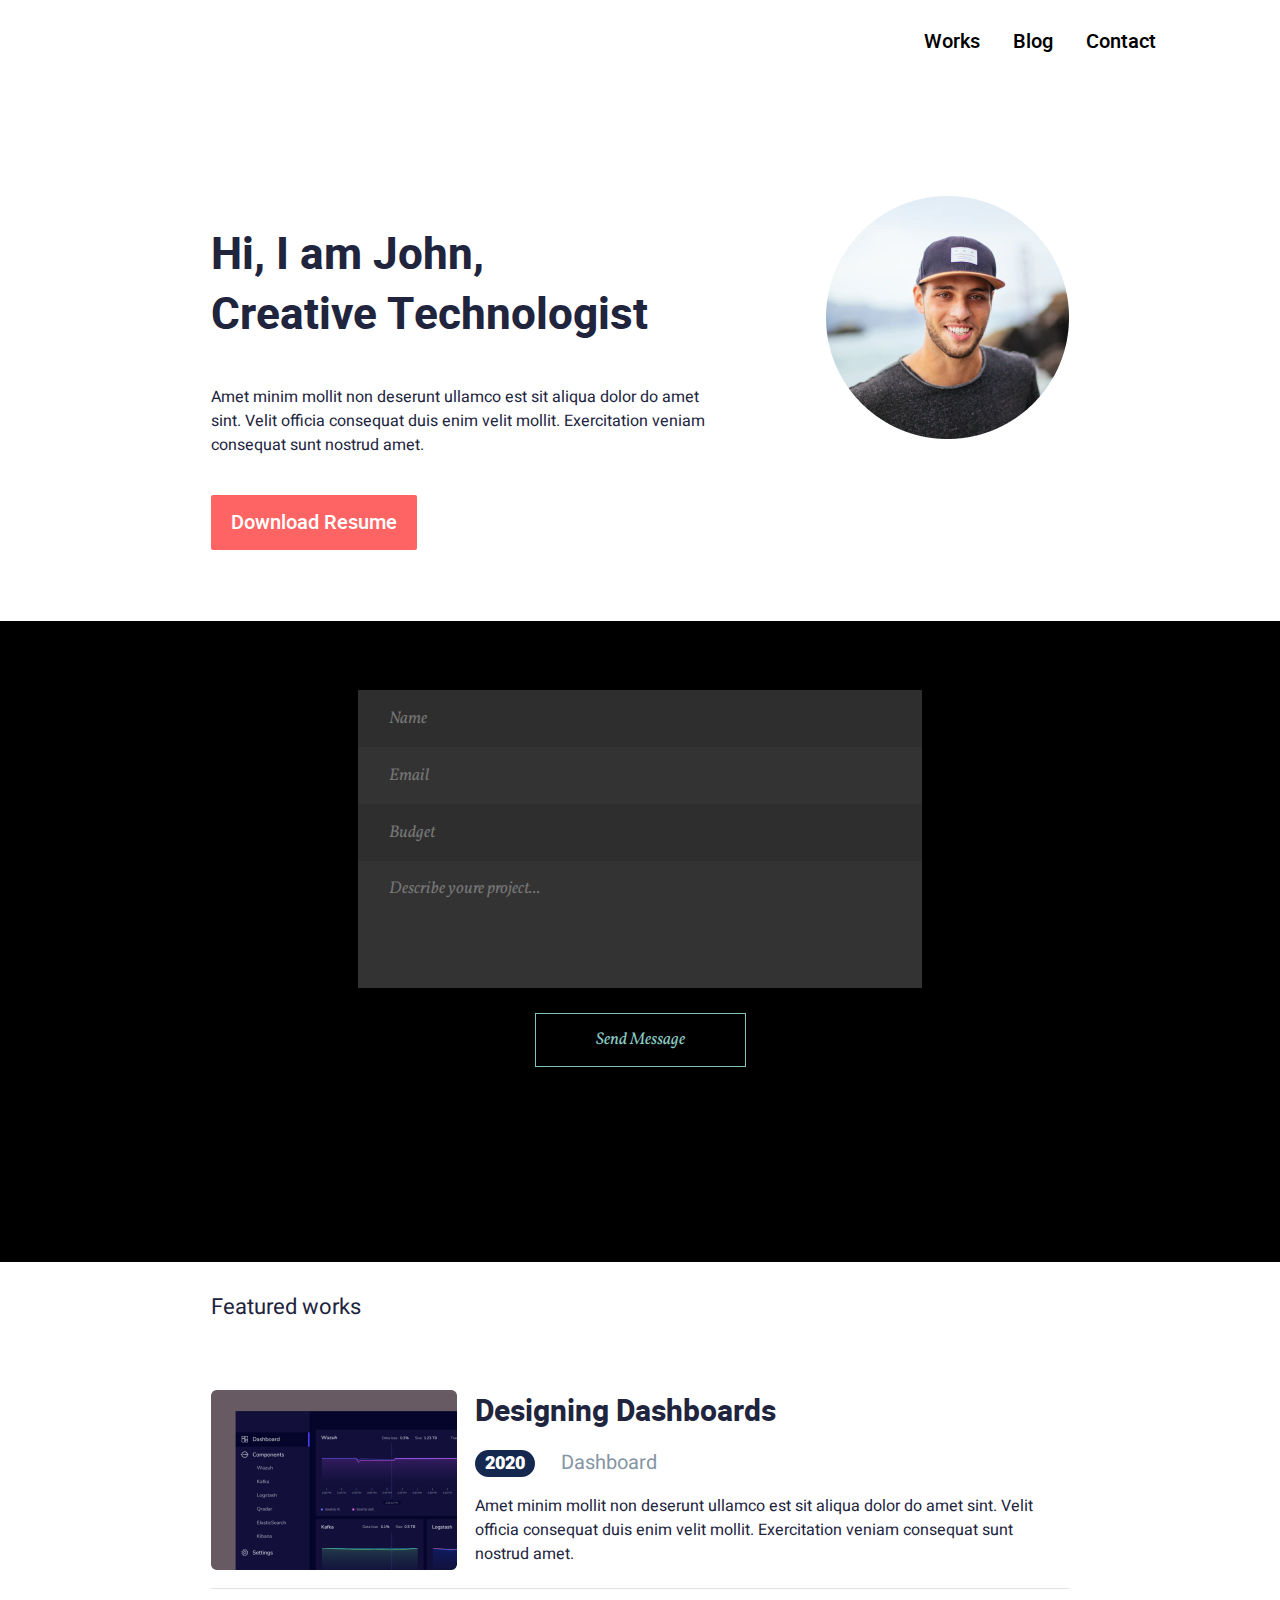
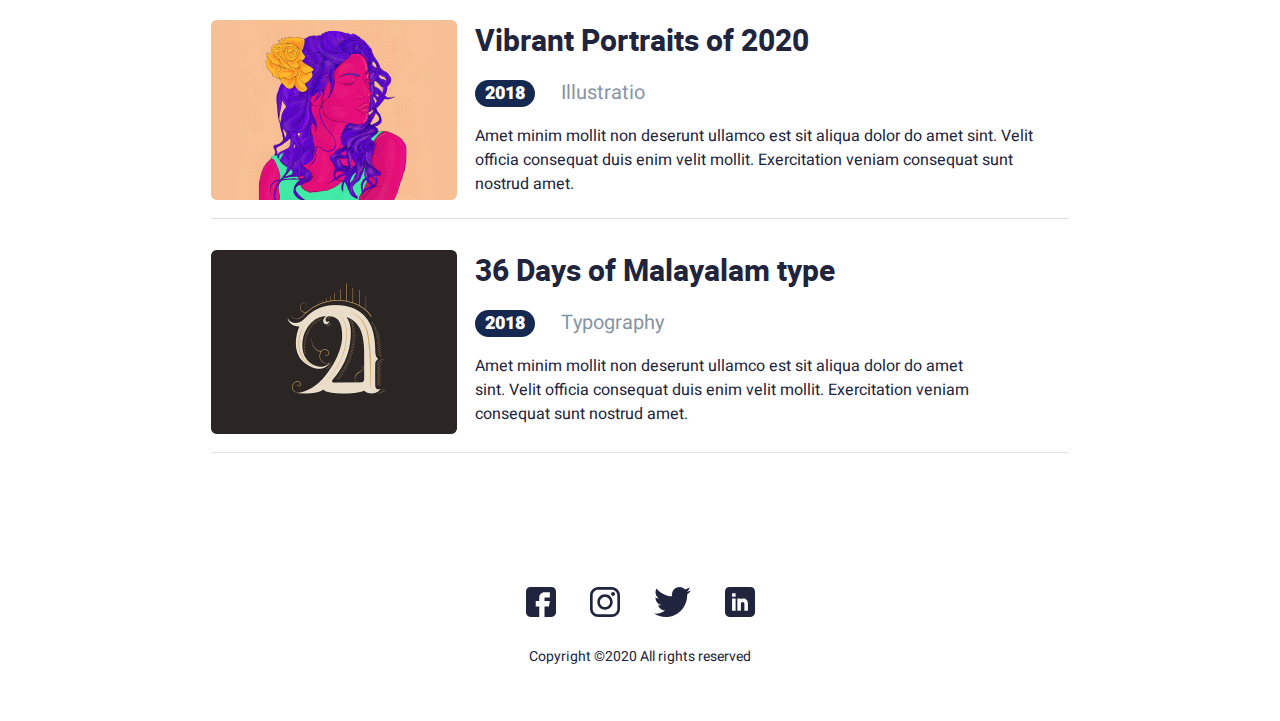
==== index.html @ f808c628 "project John Slavik" ====
<!doctype html>
<html lang="en">
<head>
    <meta charset="UTF-8">
    <meta name="viewport"
          content="width=device-width, user-scalable=no, initial-scale=1.0, maximum-scale=1.0, minimum-scale=1.0">
    <meta http-equiv="X-UA-Compatible" content="ie=edge">
    <title>John_1</title>
  <link rel="preconnect" href="https://fonts.googleapis.com">
  <link rel="preconnect" href="https://fonts.gstatic.com" crossorigin>
  <link href="https://fonts.googleapis.com/css2?family=Heebo:wght@400;900&family=Vollkorn:ital@1&display=swap" rel="stylesheet">
<!--  <link href="https://fonts.googleapis.com/css2?family=Heebo&family=Vollkorn:ital@1&display=swap" rel="stylesheet">-->
  <link rel="stylesheet" href="css/style.css">
  <link rel="stylesheet" href="css/reset.css">
  <link rel="stylesheet" href="css/normalize.css">


</head>
<body>
  <header class="header">
    <div class="container">
    <nav>
      <ul id="navigation">
        <li>
          <a href="#">Works</a>
        </li>
        <li>
          <a href="#">Blog</a>
        </li>
        <li>
          <a href="#">Contact</a>
        </li>
      </ul>
    </nav>
    </div>
  </header>
<main>
  <section class="main_banner">
    <div class="sub_container">
      <article class="dv_article_cont">
        <h1>
          Hi, I am John,<br>
          Creative Technologist
        </h1>
        <p>
          Amet minim mollit non deserunt ullamco est sit aliqua dolor do amet sint. Velit officia consequat duis enim
          velit mollit. Exercitation veniam consequat sunt nostrud amet.
        </p>
        <a href="#">Download Resume</a>
      </article>
      <div class="main_image">
        <img src="images/Ellipse1.png" class="img" alt="face">
      </div>
    </div>
  </section>

<!--  <section>-->
<!--    <div style="max-width: 565px; margin: auto; margin-bottom: 100px">-->
<!--      <form name="contact_fort" action="#" method="post">-->
<!--        <div>-->
<!--          <label for="first_name" style="display: block">First Name</label>-->
<!--          <input type="text" name="first_name" placeholder="First Name" id="first_name"-->
<!--                 style="width: 100%; box-sizing: border-box">-->
<!--        </div>-->
<!--        <div>-->
<!--          <label for="i_agree">-->
<!--            <input type="checkbox" name="i_agree" id="i_agree" checked>-->
<!--            I agree......-->
<!--          </label>-->
<!--        </div>-->
<!--        <div>-->
<!--          <div>Gender</div>-->
<!--          <label for="men">-->
<!--            <input type="radio" name="gander" id="men" value="men">-->
<!--            Men-->
<!--          </label>-->
<!--          <label for="women">-->
<!--            <input type="radio" name="gander" id="women" value="women">-->
<!--            Women-->
<!--          </label>-->
<!--          <label for="other">-->
<!--            <input type="radio" name="gander" id="other" value="other">-->
<!--            Other-->
<!--          </label>-->
<!--        </div>-->
<!--        <div>-->
<!--          <input type="file" name="load">-->
<!--        </div>-->
<!--        <div>-->
<!--          <label for="comment" style="display: block">Comment</label>-->
<!--          <textarea id="comment" name="comment" style="width: 100%; box-sizing: border-box; resize: none; height: 127px" ></textarea>-->
<!--        </div>-->
<!--        <div>-->
<!--          <label for="city">City</label>-->
<!--          <select id="city" name="city" style="width: 100%">-->
<!--            <option>Kiev</option>-->
<!--            <option>Kharkiv</option>-->
<!--            <option>Dnepr</option>-->
<!--          </select>-->
<!--        </div>-->
<!--        <button type="submit">Send</button>-->
<!--      </form>-->
<!--    </div>-->
<!--  </section>-->
  <section class="sect_style">
    <div class="sect_container">
      <form name="minimal_form" action="#" method="post" target="_blank">
        <div>
          <input type="text" name="name" placeholder="Name" class="input_name_budget">
        </div>
        <div>
          <input type="email" name="email" placeholder="Email" class="input_name_budget">
        </div>
        <div>
          <input type="number" name="budget" placeholder="Budget" class="input_name_budget">
        </div>
        <div>
          <textarea name="comment" placeholder="Describe youre project..." class="input_name_budget"></textarea>
        </div>
        <button type="submit" class="button_submit"
        >Send Message</button>
      </form>
    </div>
  </section>
  <section class="section_works_padding">
    <div class="section_works_size">
      <h2 class="section_works_headline">Featured works</h2>
      <article class="article_works_style">
        <div class="works_images_size">
          <img src="images/Designing_Dashboards.png" alt="Designing Dashboards">
        </div>
        <div>
          <h3 class="works_headline_style">Designing Dashboards</h3>
          <p><span class="works_headline_text_between_numbers">2020</span><span
                  class="works_headline_text_between_text">Dashboard</span></p>
          <p class="works_text_style">Amet minim mollit non deserunt ullamco est sit aliqua dolor do amet sint. Velit
            <br>officia consequat duis
            enim velit mollit. Exercitation veniam consequat sunt <br> nostrud amet.</p>
        </div>
      </article>
      <article class="article_works_style">
        <div class="works_images_size">
          <img src="images/Vibrant_Portraits_of_2020.png" alt="Vibrant Portraits of 2020">
        </div>
        <div>
          <h3 class="works_headline_style">Vibrant Portraits of 2020</h3>
          <p><span class="works_headline_text_between_numbers">2018</span><span
                  class="works_headline_text_between_text">Illustratio</span></p>
          <p class="works_text_style">Amet minim mollit non deserunt ullamco est sit aliqua dolor do amet sint. Velit
            <br>officia consequat duis enim velit mollit. Exercitation veniam consequat sunt <br> nostrud amet.</p>
        </div>
      </article>
      <article class="article_works_style">
        <div class="works_images_size">
          <img src="images/36_Days_of_Malayalam_type.png" alt="36 Days of Malayalam type">
        </div>
        <div>
          <h3 class="works_headline_style">36 Days of Malayalam type</h3>
          <p><span class="works_headline_text_between_numbers">2018</span><span
                  class="works_headline_text_between_text">Typography</span></p>
          <p class="works_text_style">Amet minim mollit non deserunt ullamco est sit aliqua dolor do amet <br> sint.
            Velit officia consequat duis enim velit mollit. Exercitation veniam <br> consequat sunt nostrud amet.</p>
        </div>
      </article>
    </div>
  </section>
</main>
<!--  <div class="customs">Lorem ipsum</div>-->
<footer class="footer_menu">
  <div class="footer_box">
    <ul class="footer_list">
      <li class="footer_list_social">
        <a href="#" title="Facebook" target="_blank"><img src="images/fb.svg" alt="fb"></a>
      </li>
      <li class="footer_list_social">
        <a href="#" title="Instagram" target="_blank"><img src="images/insta.svg" alt="inst"></a>
      </li>
      <li class="footer_list_social">
        <a href="#" title="Twitter" target="_blank"><img src="images/twitter.svg" alt="twitter"></a>
      </li>
      <li class="footer_list_social">
        <a href="#" title="linkedin" target="_blank"><img src="images/linkedin.svg" alt="linkedin"></a>
      </li>
    </ul>
    <p class="footer_text">Copyright ©2020 All rights reserved</p>
  </div>
</footer>
</body>
</html>
---- css/style.css ----
@font-face {
    font-family: 'heebomedium';
    src: url('../fonts/heebo-medium-webfont.eot');
    src: url('../fonts/heebo-medium-webfont.eot?#iefix') format('embedded-opentype'),
    url('../fonts/heebo-medium-webfont.woff2') format('woff2'),
    url('../fonts/heebo-medium-webfont.woff') format('woff'),
    url('../fonts/heebo-medium-webfont.ttf') format('truetype'),
    url('../fonts/heebo-medium-webfont.svg#heebomedium') format('svg');
    font-weight: normal;
    font-style: normal;
}
@font-face {
    font-family: 'heebobold';
    src: url('../fonts/heebo-bold-webfont.eot');
    src: url('../fonts/heebo-bold-webfont.eot?#iefix') format('embedded-opentype'),
    url('../fonts/heebo-bold-webfont.woff2') format('woff2'),
    url('../fonts/heebo-bold-webfont.woff') format('woff'),
    url('../fonts/heebo-bold-webfont.ttf') format('truetype'),
    url('../fonts/heebo-bold-webfont.svg#heebobold') format('svg');
    font-weight: normal;
    font-style: normal;
}



*{
    padding: 0;
    margin: 0;
}
.header {
    padding-top: 27px;
}
.container {
    max-width: 1032px; margin: auto
}
#navigation {
    list-style: none;
    display: flex;
    justify-content: flex-end
}
header nav ul li {
    margin-left: 33px
}
header nav ul li a {
    font-family: 'heebomedium';
    font-size: 20px;
    line-height: 29px;
    text-align: right;
    text-decoration: none;
    color: #000000;
}
.main_banner {
    padding-top: 140px;
    padding-bottom: 71px
}

.sub_container {
    max-width: 858px;
    margin: auto;
    display: flex;
    justify-content: space-between;

}
.main_banner h1 {
    margin-bottom: 40px;
    font-family: 'heebobold';
    font-size: 44px;
    line-height: 60px;
    color: #21243D;
}
.main_banner p {
    margin-bottom: 38px;
    font-family: 'Heebo', sans-serif;
    font-style: normal;
    font-weight: 400;
    font-size: 16px;
    line-height: 24px;
    color: #21243D;
}
.main_banner a {
    font-family: 'heebomedium';
    font-style: normal;
    font-weight: 500;
    font-size: 20px;
    line-height: 29px;
    color: #FFFFFF;
    text-decoration: none;
    background: #FF6464;
    border-radius: 2px;
    padding: 13px 20px;
    display: inline-block;
}
.main_image {
    max-width: 243px;
}
.main_image img {
    width: 100%;
    display: block
}

header nav ul li:hover {
    transform: scale(1.3);
    transition: 0.3s;
}
.main_banner a:hover {
    transform: rotate(180deg);
    transition: 1s;
}
.dv_article_cont {
    max-width: 497px
}
.sect_style {
    background: #000000;
    padding-top: 69px;
    padding-bottom: 195px
}
.sect_container {
    max-width: 564px;
    margin: auto;
    text-align: center
}

.sect_container form div:nth-child(2) input{
    background: rgba(255, 255, 255, 0.2)
}
.sect_container form div:last-of-type textarea{
    background: rgba(255, 255, 255, 0.2);
    resize: none;
    height: 127px;
    padding-top: 17px;
    margin-bottom: 22px;
}

.input_name_budget {
    width: 100%;
    box-sizing: border-box;
    background: rgba(255, 255, 255, 0.18);
    border-radius: 0px;
    border: none;
    height: 57px;
    padding-left: 31px;
    font-family: 'Vollkorn', serif;;
    font-style: italic;
    font-weight: 400;
    font-size: 17px;
    line-height: 22px;
    text-align: left;
    color: #FFFFFF;
}



.button_submit {
    background-color: #000000; padding: 15px 60px;
    border-radius: 0px;
    border: solid 1px #7EC4BD;
    font-family: 'Vollkorn', serif;;
    font-style: italic;
    font-weight: 400;
    font-size: 17px;
    line-height: 22px;
    text-align: center;
    color: #8BCAC3
}
.footer_menu {
    background: #FFFFFF;
    padding-top: 51px;
    padding-bottom: 54px;

}
.footer_box {


     }
.footer_list {
    margin: auto;
    display: flex;
    width: max-content;
    }
.footer_list_social {
    padding-right: 17px;
    padding-bottom: 26px;
    padding-left: 17px;
}
.footer_text {
    font-family: 'Heebo', sans-serif;
    font-style: normal;
    font-weight: 400;
    font-size: 14px;
    line-height: 21px;
    text-align: center;
    color: #21243D;;
}

/*/////////////////////////////////////////////////////////*/


/*.sect_container div:first-of-type input{*/
/*    background-color: #FF6464;*/
/*}*/
/*.sect_container div:last-of-type textarea{*/
/*    background-color: yellow;*/
/*}*/

/*.customs{*/
/*    width: 300px;*/
/*    height: 100px;*/
/*    border: solid 2px red;*/
/*}*/
/*.customs:after{*/
/*    content: "";*/
/*    display: inline-block;*/
/*    width: 80px;*/
/*    height: 100px;*/
/*    background: yellow;*/
/*}*/
/*.customs:before {*/
/*    content: "";*/
/*    display: inline-block;*/
/*    width: 80px;*/
/*    height: 100px;*/
/*    background: green;*/
/*}*/
/*/////////////////////////////////////////////////////////*/

.section_works_padding {
    padding-top: 15px;
    padding-bottom: 83px;
}
.section_works_size {
    max-width: 858px;
    margin: auto;
}
.article_works_style{
    display: flex;
    border-bottom: 1px solid #E0E0E0;
    margin-top: 31px;
    padding-bottom: 15px;
}
.section_works_headline {
    font-family: 'Heebo';
    font-style: normal;
    font-weight: 400;
    font-size: 22px;
    line-height: 60px;
    color: #21243D;
    padding-bottom: 22px;
}
.works_headline_style {
    font-family: 'heebobold';
    font-style: normal;
    font-weight: 700;
    font-size: 30px;
    line-height: 44px;
    color: #21243D;
}
.works_text_style{
    font-family: 'Heebo', sans-serif;
    font-style: normal;
    font-weight: 400;
    font-size: 16px;
    line-height: 24px;
    color: #21243D;
}
.works_headline_text_between_numbers {
    font-family: 'Heebo', sans-serif;
    font-style: normal;
    font-weight: 900;
    font-size: 18px;
    line-height: 60px;
    color: #FFFFFF;
    background: #142850;
    border-radius: 16px;
    padding-left: 10px;
    padding-right: 10px;
}
.works_headline_text_between_text {
    font-family: 'Heebo', sans-serif;
    font-style: normal;
    font-weight: 400;
    font-size: 20px;
    line-height: 29px;
    color: #8695A4;
    padding-left: 26px;
}
.works_images_size {
    padding-right: 18px;
}
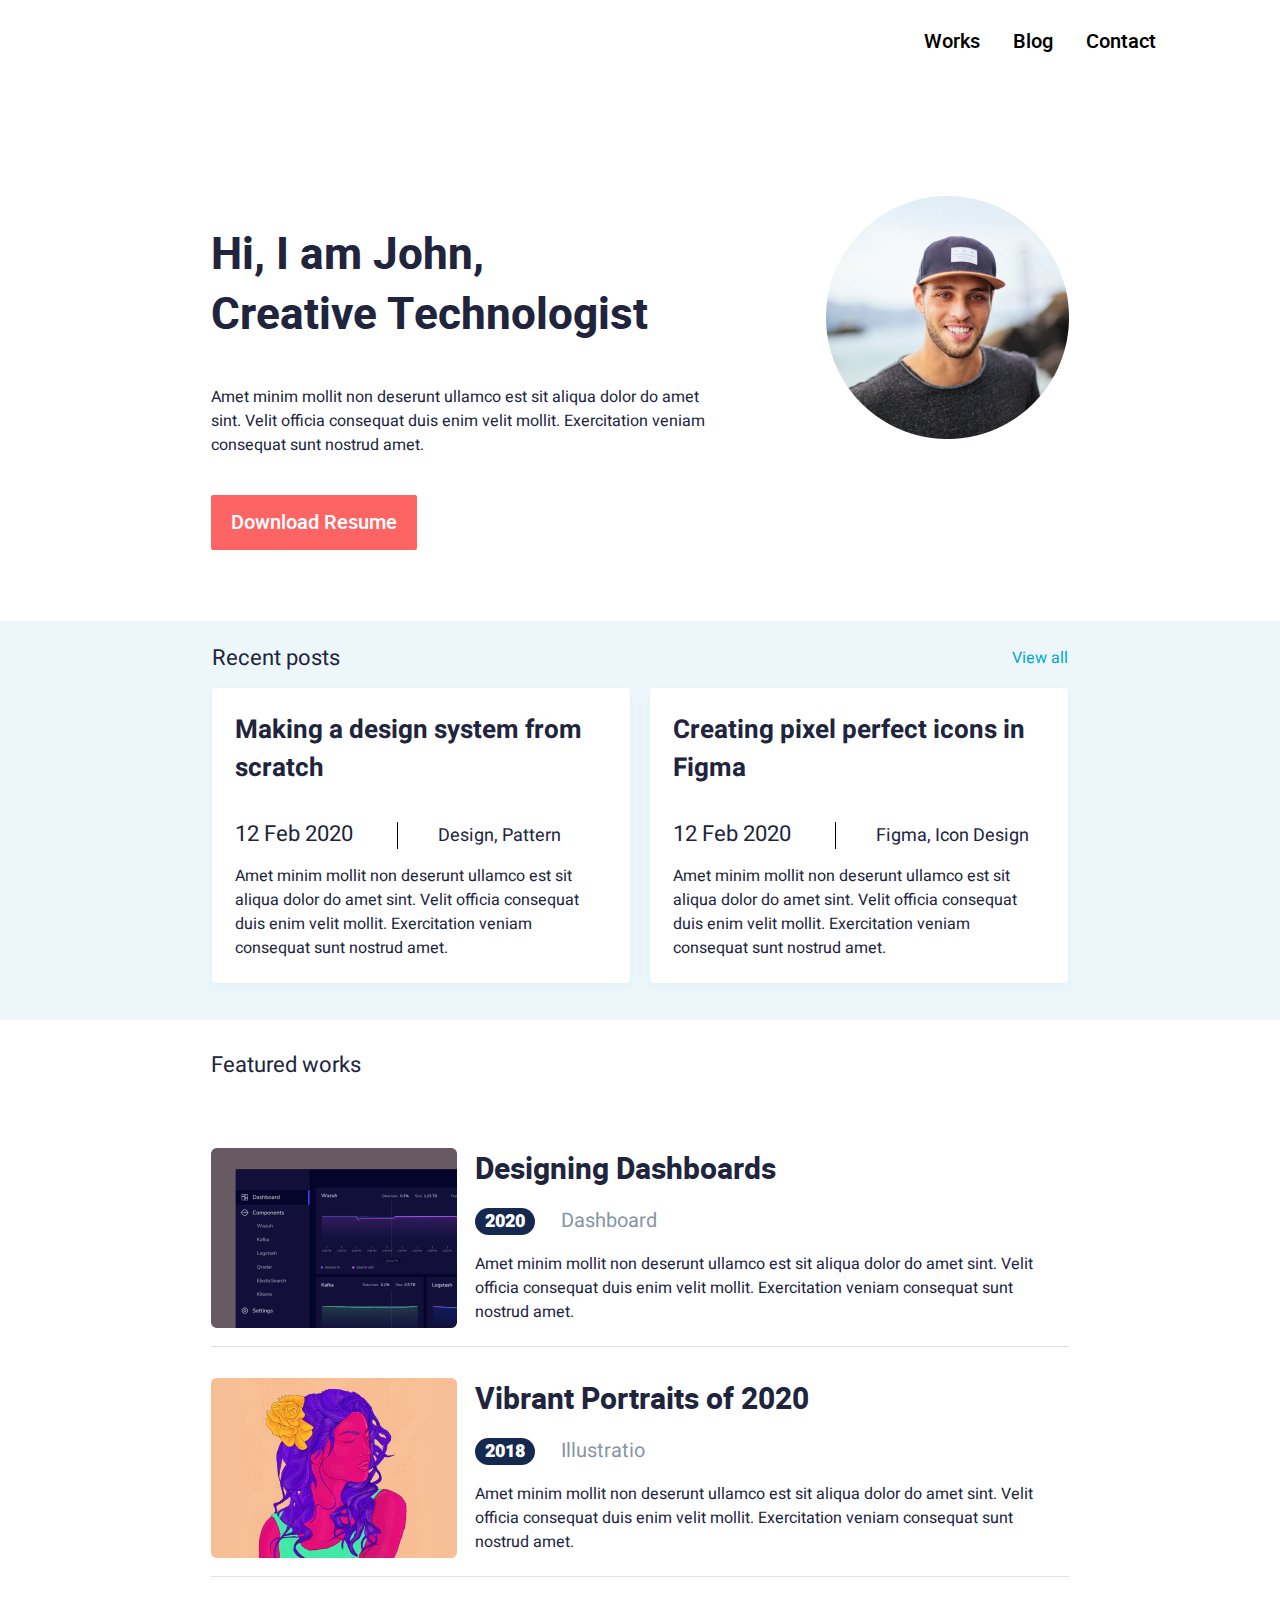
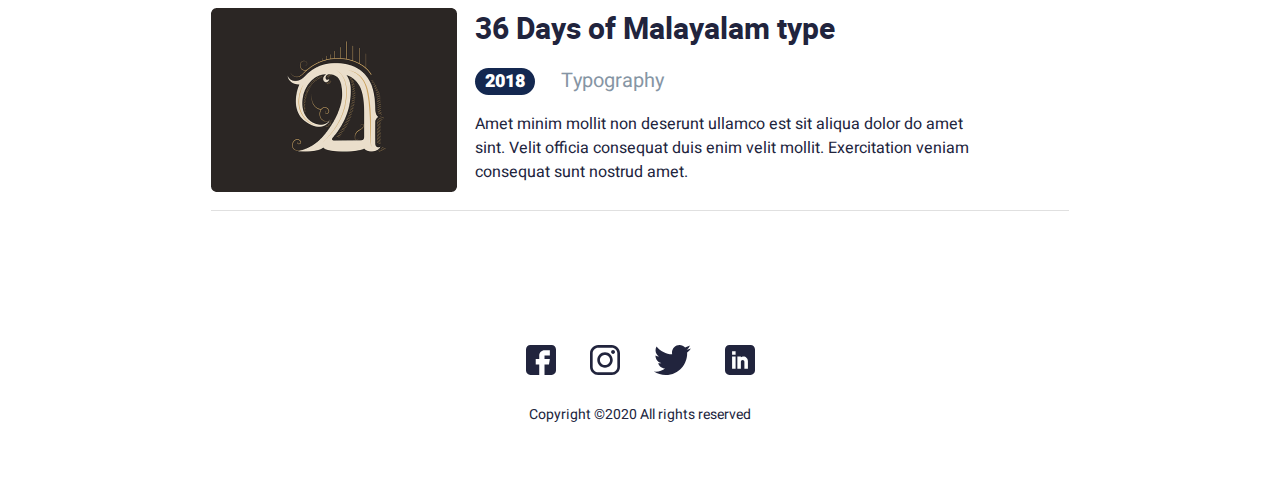
==== commit 5bd31dc1: "DZ Recent posts 1" ====
--- a/index.html
+++ b/index.html
@@ -53,6 +53,28 @@
       </div>
     </div>
   </section>
+  <section class="recent_posts">
+    <div class="recent_posts_container">
+      <div>
+        <h4>Recent posts</h4>
+        <a href="#">View all</a>
+      </div>
+      <div class="recent_posts_box">
+        <article>
+          <h3>Making a design system from scratch</h3>
+          <h4>12 Feb 2020</h4>
+          <h5>Design, Pattern</h5>
+          <p>Amet minim mollit non deserunt ullamco est sit aliqua dolor do amet sint. Velit officia consequat duis enim velit mollit. Exercitation veniam consequat sunt nostrud amet.</p>
+        </article>
+        <article>
+          <h3>Creating pixel perfect icons in Figma</h3>
+          <h4>12 Feb 2020</h4>
+          <h5>Figma, Icon Design</h5>
+          <p>Amet minim mollit non deserunt ullamco est sit aliqua dolor do amet sint. Velit officia consequat duis enim velit mollit. Exercitation veniam consequat sunt nostrud amet.</p>
+        </article>
+      </div>
+    </div>
+  </section>
 
 <!--  <section>-->
 <!--    <div style="max-width: 565px; margin: auto; margin-bottom: 100px">-->
@@ -102,26 +124,29 @@
 <!--      </form>-->
 <!--    </div>-->
 <!--  </section>-->
-  <section class="sect_style">
-    <div class="sect_container">
-      <form name="minimal_form" action="#" method="post" target="_blank">
-        <div>
-          <input type="text" name="name" placeholder="Name" class="input_name_budget">
-        </div>
-        <div>
-          <input type="email" name="email" placeholder="Email" class="input_name_budget">
-        </div>
-        <div>
-          <input type="number" name="budget" placeholder="Budget" class="input_name_budget">
-        </div>
-        <div>
-          <textarea name="comment" placeholder="Describe youre project..." class="input_name_budget"></textarea>
-        </div>
-        <button type="submit" class="button_submit"
-        >Send Message</button>
-      </form>
-    </div>
-  </section>
+<!--  <section class="sect_style">-->
+<!--    <div class="sect_container">-->
+<!--      <form name="minimal_form" action="#" method="post" target="_blank">-->
+<!--        <div>-->
+<!--          <input type="text" name="name" placeholder="Name" class="input_name_budget">-->
+<!--        </div>-->
+<!--        <div>-->
+<!--          <input type="email" name="email" placeholder="Email" class="input_name_budget">-->
+<!--        </div>-->
+<!--        <div>-->
+<!--          <input type="number" name="budget" placeholder="Budget" class="input_name_budget">-->
+<!--        </div>-->
+<!--        <div>-->
+<!--          <textarea name="comment" placeholder="Describe youre project..." class="input_name_budget"></textarea>-->
+<!--        </div>-->
+<!--        <button type="submit" class="button_submit"-->
+<!--        >Send Message</button>-->
+<!--      </form>-->
+<!--    </div>-->
+<!--  </section>-->
+
+
+
   <section class="section_works_padding">
     <div class="section_works_size">
       <h2 class="section_works_headline">Featured works</h2>
--- a/css/style.css
+++ b/css/style.css
@@ -285,4 +285,91 @@
 }
 .works_images_size {
     padding-right: 18px;
-}+}
+
+/*  Recent posts  */
+
+.recent_posts {
+    background-color: #EDF7FA;
+    padding-top: 7px;
+    padding-bottom: 37px;
+    box-sizing: border-box;
+}
+.recent_posts_container {
+    max-width: 856px;
+    margin: auto;
+}
+.recent_posts .recent_posts_container div {
+    display: flex;
+    justify-content: space-between;
+    align-items: center;
+}
+.recent_posts .recent_posts_container div h4 {
+    font-family: 'Heebo', sans-serif;
+    font-style: normal;
+    font-weight: 400;
+    font-size: 22px;
+    line-height: 60px;
+    color: #21243D;
+}
+.recent_posts .recent_posts_container div a{
+    font-family: 'Heebo', sans-serif;
+    font-style: normal;
+    font-weight: 400;
+    font-size: 16px;
+    line-height: 24px;
+    color: #00A8CC;
+    text-decoration: none;
+}
+.recent_posts_box {
+    display: flex;
+    justify-content: space-between;
+    flex-wrap: wrap;
+}
+.recent_posts_box article{
+    width: 372px;
+    background: #FFFFFF;
+    box-shadow: 0px 4px 10px rgba(187, 225, 250, 0.25);
+    border-radius: 4px;
+    padding: 23px;
+}
+
+.recent_posts_box article h3 {
+    font-family: 'Heebo', sans-serif;
+    font-style: normal;
+    font-weight: 700;
+    font-size: 26px;
+    line-height: 38px;
+    color: #21243D;
+    padding-bottom: 17px;
+}
+.recent_posts_box article h4 {
+    font-family: 'Heebo', sans-serif;
+    font-style: normal;
+    font-weight: 400;
+    font-size: 18px;
+    line-height: 26px;
+    color: #21243D;
+    display: inline;
+    padding-right: 40px;
+    padding-bottom: 11px;
+}
+.recent_posts_box article h5 {
+    font-family: 'Heebo', sans-serif;
+    font-style: normal;
+    font-weight: 400;
+    font-size: 18px;
+    line-height: 26px;
+    color: #21243D;
+    display: inline;
+    border-left: 1px solid #000000;
+    padding-left: 40px;
+}
+.recent_posts_box article p {
+    font-family: 'Heebo', sans-serif;
+    font-style: normal;
+    font-weight: 400;
+    font-size: 16px;
+    line-height: 24px;
+    color: #21243D;
+}
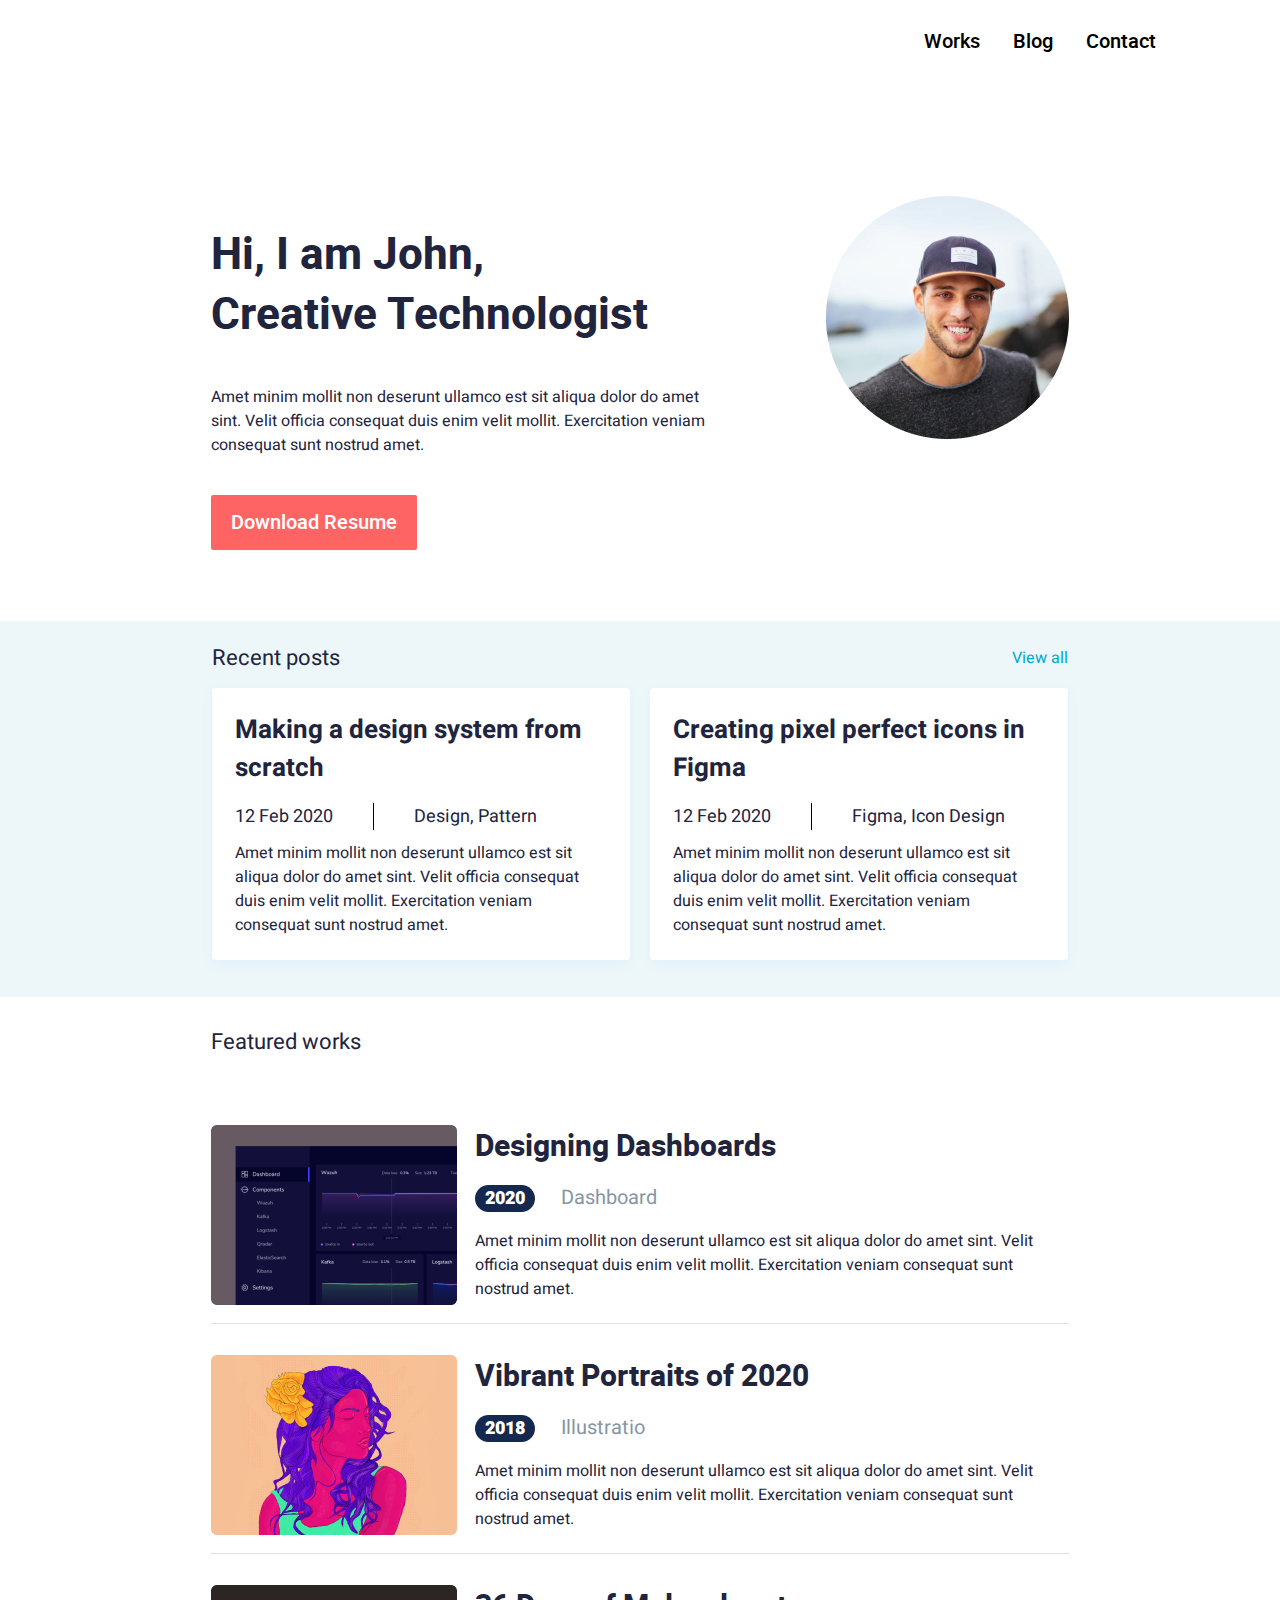
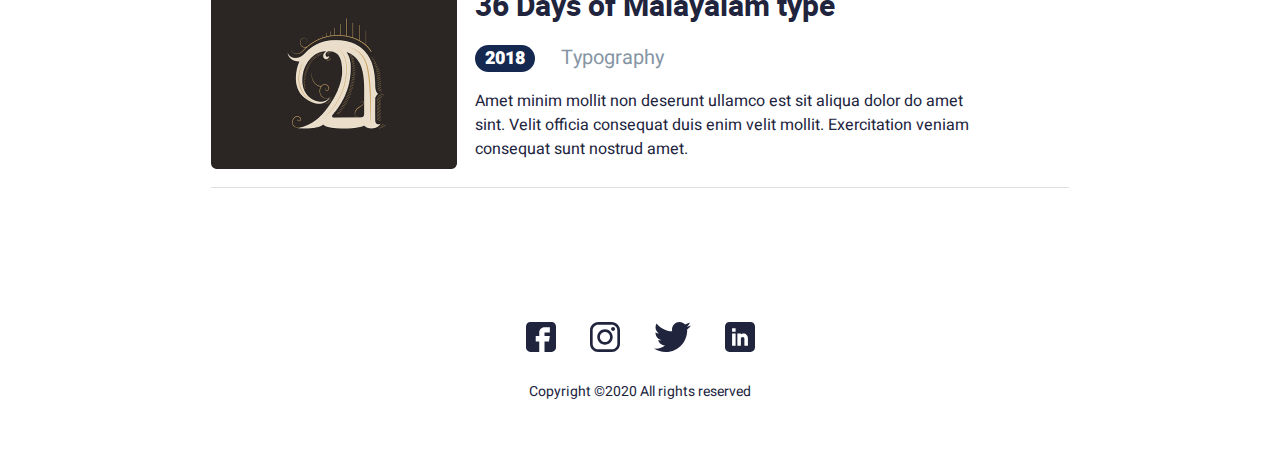
==== commit 051ec3ff: "DZ Recent posts 2" ====
--- a/index.html
+++ b/index.html
@@ -5,7 +5,7 @@
     <meta name="viewport"
           content="width=device-width, user-scalable=no, initial-scale=1.0, maximum-scale=1.0, minimum-scale=1.0">
     <meta http-equiv="X-UA-Compatible" content="ie=edge">
-    <title>John_1</title>
+    <title>John</title>
   <link rel="preconnect" href="https://fonts.googleapis.com">
   <link rel="preconnect" href="https://fonts.gstatic.com" crossorigin>
   <link href="https://fonts.googleapis.com/css2?family=Heebo:wght@400;900&family=Vollkorn:ital@1&display=swap" rel="stylesheet">
@@ -62,15 +62,11 @@
       <div class="recent_posts_box">
         <article>
           <h3>Making a design system from scratch</h3>
-          <h4>12 Feb 2020</h4>
-          <h5>Design, Pattern</h5>
-          <p>Amet minim mollit non deserunt ullamco est sit aliqua dolor do amet sint. Velit officia consequat duis enim velit mollit. Exercitation veniam consequat sunt nostrud amet.</p>
+          <p><span class="recent_posts_span_date">12 Feb 2020</span><span class="recent_posts_span_text">Design, Pattern</span><br>Amet minim mollit non deserunt ullamco est sit aliqua dolor do amet sint. Velit officia consequat duis enim velit mollit. Exercitation veniam consequat sunt nostrud amet.</p>
         </article>
         <article>
           <h3>Creating pixel perfect icons in Figma</h3>
-          <h4>12 Feb 2020</h4>
-          <h5>Figma, Icon Design</h5>
-          <p>Amet minim mollit non deserunt ullamco est sit aliqua dolor do amet sint. Velit officia consequat duis enim velit mollit. Exercitation veniam consequat sunt nostrud amet.</p>
+          <p><span class="recent_posts_span_date">12 Feb 2020</span><span class="recent_posts_span_text">Figma, Icon Design</span><br>Amet minim mollit non deserunt ullamco est sit aliqua dolor do amet sint. Velit officia consequat duis enim velit mollit. Exercitation veniam consequat sunt nostrud amet.</p>
         </article>
       </div>
     </div>
--- a/css/style.css
+++ b/css/style.css
@@ -238,7 +238,7 @@
     padding-bottom: 15px;
 }
 .section_works_headline {
-    font-family: 'Heebo';
+    font-family: 'Heebo', sans-serif;
     font-style: normal;
     font-weight: 400;
     font-size: 22px;
@@ -333,7 +333,6 @@
     border-radius: 4px;
     padding: 23px;
 }
-
 .recent_posts_box article h3 {
     font-family: 'Heebo', sans-serif;
     font-style: normal;
@@ -341,20 +340,27 @@
     font-size: 26px;
     line-height: 38px;
     color: #21243D;
-    padding-bottom: 17px;
-}
-.recent_posts_box article h4 {
+    padding-bottom: 6px;
+}
+.recent_posts_box article p {
+    font-family: 'Heebo', sans-serif;
+    font-style: normal;
+    font-weight: 400;
+    font-size: 16px;
+    line-height: 24px;
+    color: #21243D;
+}
+.recent_posts_span_date {
     font-family: 'Heebo', sans-serif;
     font-style: normal;
     font-weight: 400;
     font-size: 18px;
-    line-height: 26px;
+    line-height: 48px;
     color: #21243D;
     display: inline;
     padding-right: 40px;
-    padding-bottom: 11px;
-}
-.recent_posts_box article h5 {
+}
+.recent_posts_span_text {
     font-family: 'Heebo', sans-serif;
     font-style: normal;
     font-weight: 400;
@@ -364,12 +370,4 @@
     display: inline;
     border-left: 1px solid #000000;
     padding-left: 40px;
-}
-.recent_posts_box article p {
-    font-family: 'Heebo', sans-serif;
-    font-style: normal;
-    font-weight: 400;
-    font-size: 16px;
-    line-height: 24px;
-    color: #21243D;
-}
+}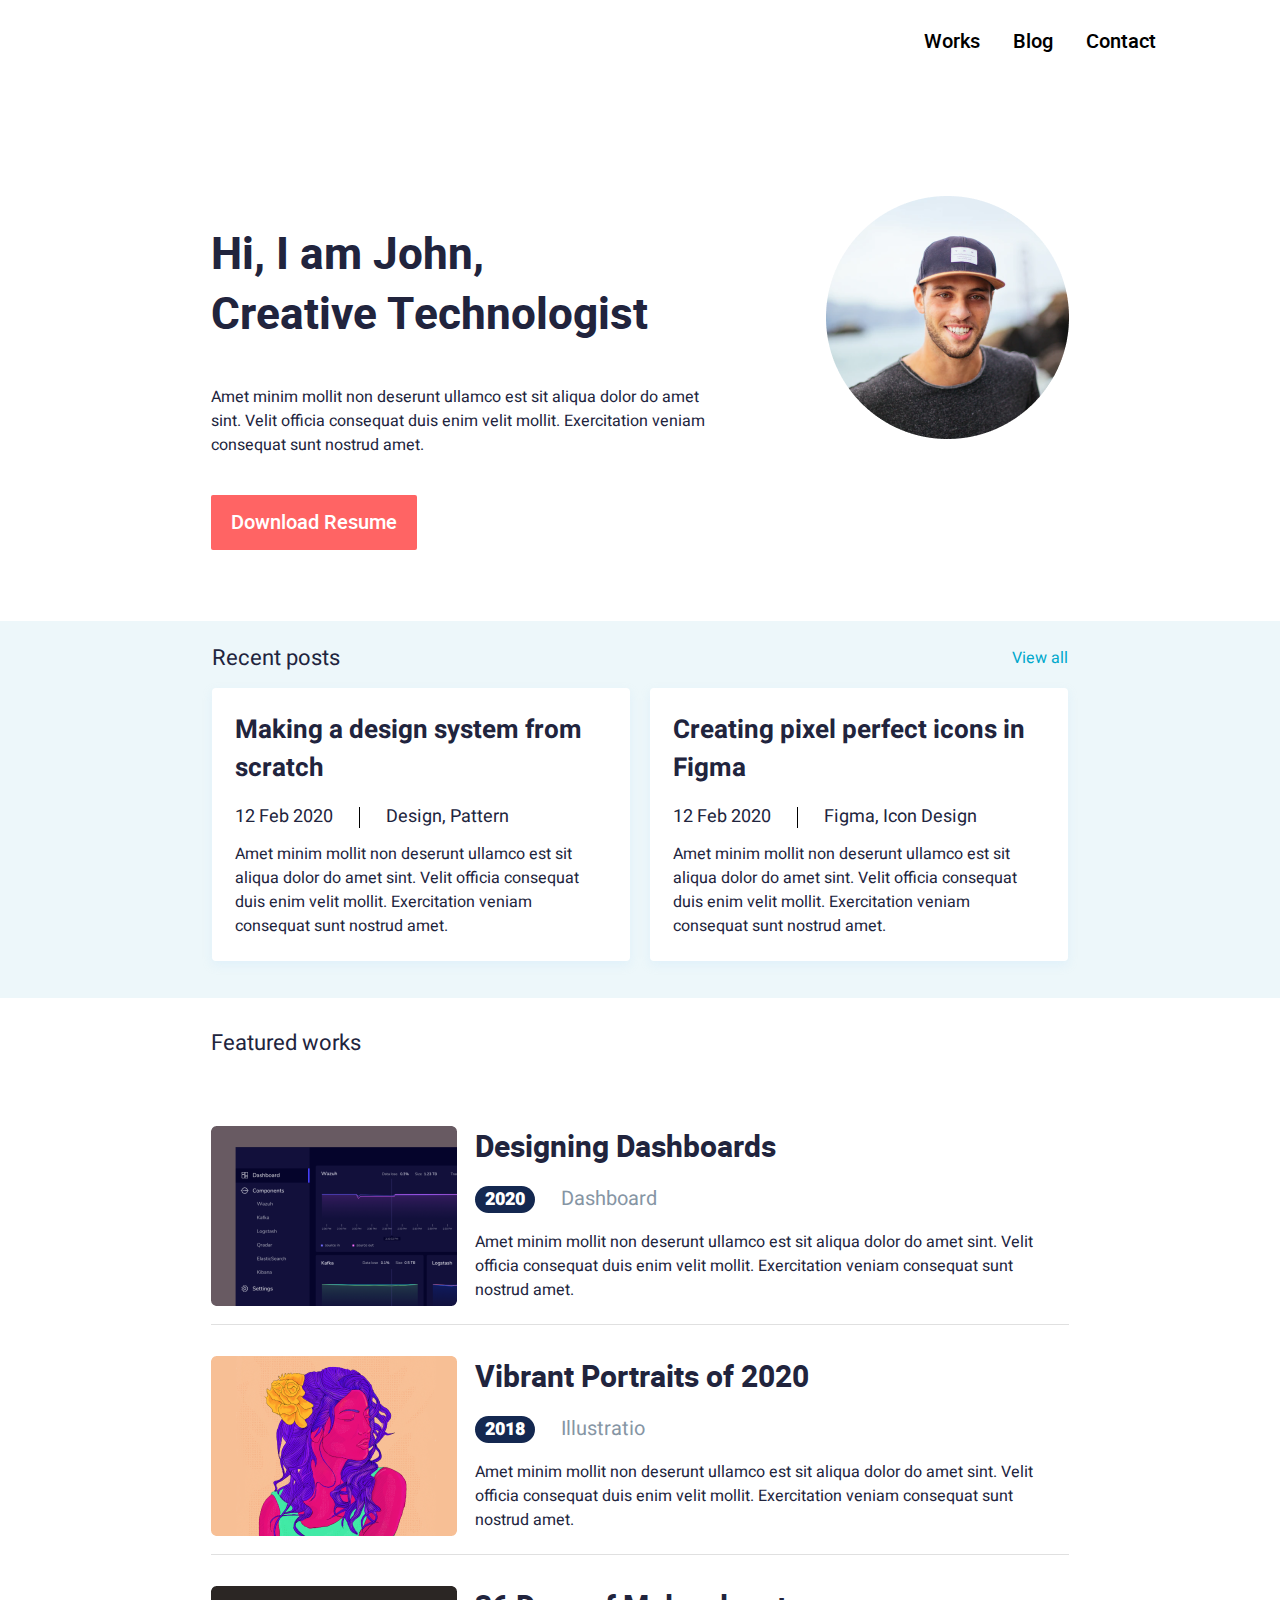
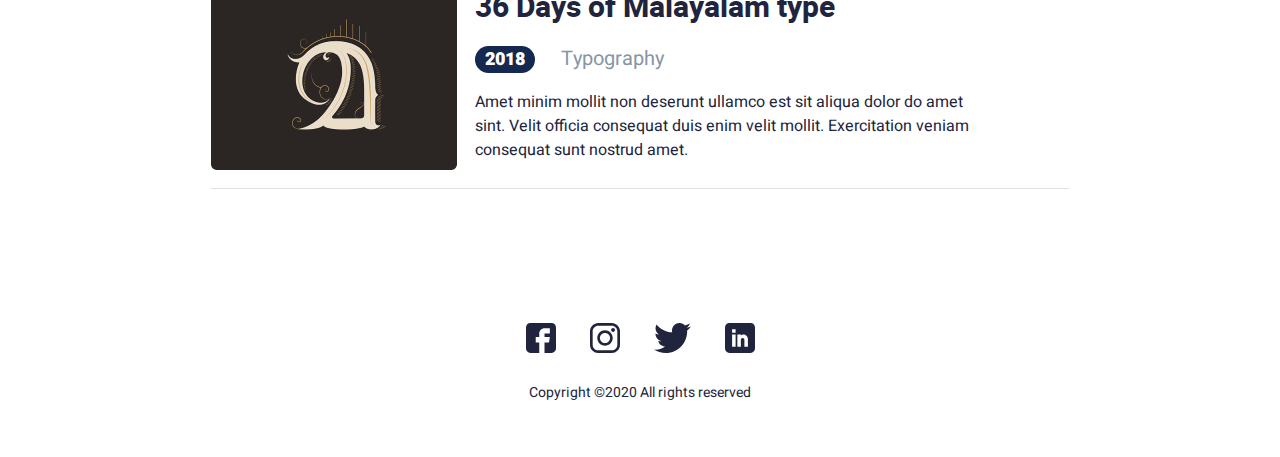
==== commit a1d2990c: "DZ Recent posts 3" ====
--- a/index.html
+++ b/index.html
@@ -55,18 +55,24 @@
   </section>
   <section class="recent_posts">
     <div class="recent_posts_container">
-      <div>
+      <div class="recent_posts_header_box">
         <h4>Recent posts</h4>
         <a href="#">View all</a>
       </div>
       <div class="recent_posts_box">
         <article>
           <h3>Making a design system from scratch</h3>
-          <p><span class="recent_posts_span_date">12 Feb 2020</span><span class="recent_posts_span_text">Design, Pattern</span><br>Amet minim mollit non deserunt ullamco est sit aliqua dolor do amet sint. Velit officia consequat duis enim velit mollit. Exercitation veniam consequat sunt nostrud amet.</p>
+          <div>
+            <span class="recent_posts_span_date">12 Feb 2020</span><span class="recent_posts_span_text">Design, Pattern</span>
+          </div>
+          <p>Amet minim mollit non deserunt ullamco est sit aliqua dolor do amet sint. Velit officia consequat duis enim velit mollit. Exercitation veniam consequat sunt nostrud amet.</p>
         </article>
         <article>
           <h3>Creating pixel perfect icons in Figma</h3>
-          <p><span class="recent_posts_span_date">12 Feb 2020</span><span class="recent_posts_span_text">Figma, Icon Design</span><br>Amet minim mollit non deserunt ullamco est sit aliqua dolor do amet sint. Velit officia consequat duis enim velit mollit. Exercitation veniam consequat sunt nostrud amet.</p>
+          <div>
+            <span class="recent_posts_span_date">12 Feb 2020</span><span class="recent_posts_span_text">Figma, Icon Design</span>
+          </div>
+          <p>Amet minim mollit non deserunt ullamco est sit aliqua dolor do amet sint. Velit officia consequat duis enim velit mollit. Exercitation veniam consequat sunt nostrud amet.</p>
         </article>
       </div>
     </div>
--- a/css/style.css
+++ b/css/style.css
@@ -299,7 +299,7 @@
     max-width: 856px;
     margin: auto;
 }
-.recent_posts .recent_posts_container div {
+.recent_posts_header_box {
     display: flex;
     justify-content: space-between;
     align-items: center;
@@ -340,7 +340,7 @@
     font-size: 26px;
     line-height: 38px;
     color: #21243D;
-    padding-bottom: 6px;
+    padding-bottom: 17px;
 }
 .recent_posts_box article p {
     font-family: 'Heebo', sans-serif;
@@ -349,18 +349,9 @@
     font-size: 16px;
     line-height: 24px;
     color: #21243D;
+    padding-top: 11px;
 }
 .recent_posts_span_date {
-    font-family: 'Heebo', sans-serif;
-    font-style: normal;
-    font-weight: 400;
-    font-size: 18px;
-    line-height: 48px;
-    color: #21243D;
-    display: inline;
-    padding-right: 40px;
-}
-.recent_posts_span_text {
     font-family: 'Heebo', sans-serif;
     font-style: normal;
     font-weight: 400;
@@ -368,6 +359,20 @@
     line-height: 26px;
     color: #21243D;
     display: inline;
+    padding-right: 26px;
+}
+.recent_posts_span_text {
+    font-family: 'Heebo', sans-serif;
+    font-style: normal;
+    font-weight: 400;
+    font-size: 18px;
+    line-height: 26px;
+    color: #21243D;
+    display: inline;
+}
+.recent_posts_span_text::before {
+    content: "";
     border-left: 1px solid #000000;
-    padding-left: 40px;
-}+    font-size: 14px;
+    padding-right: 26px;
+    }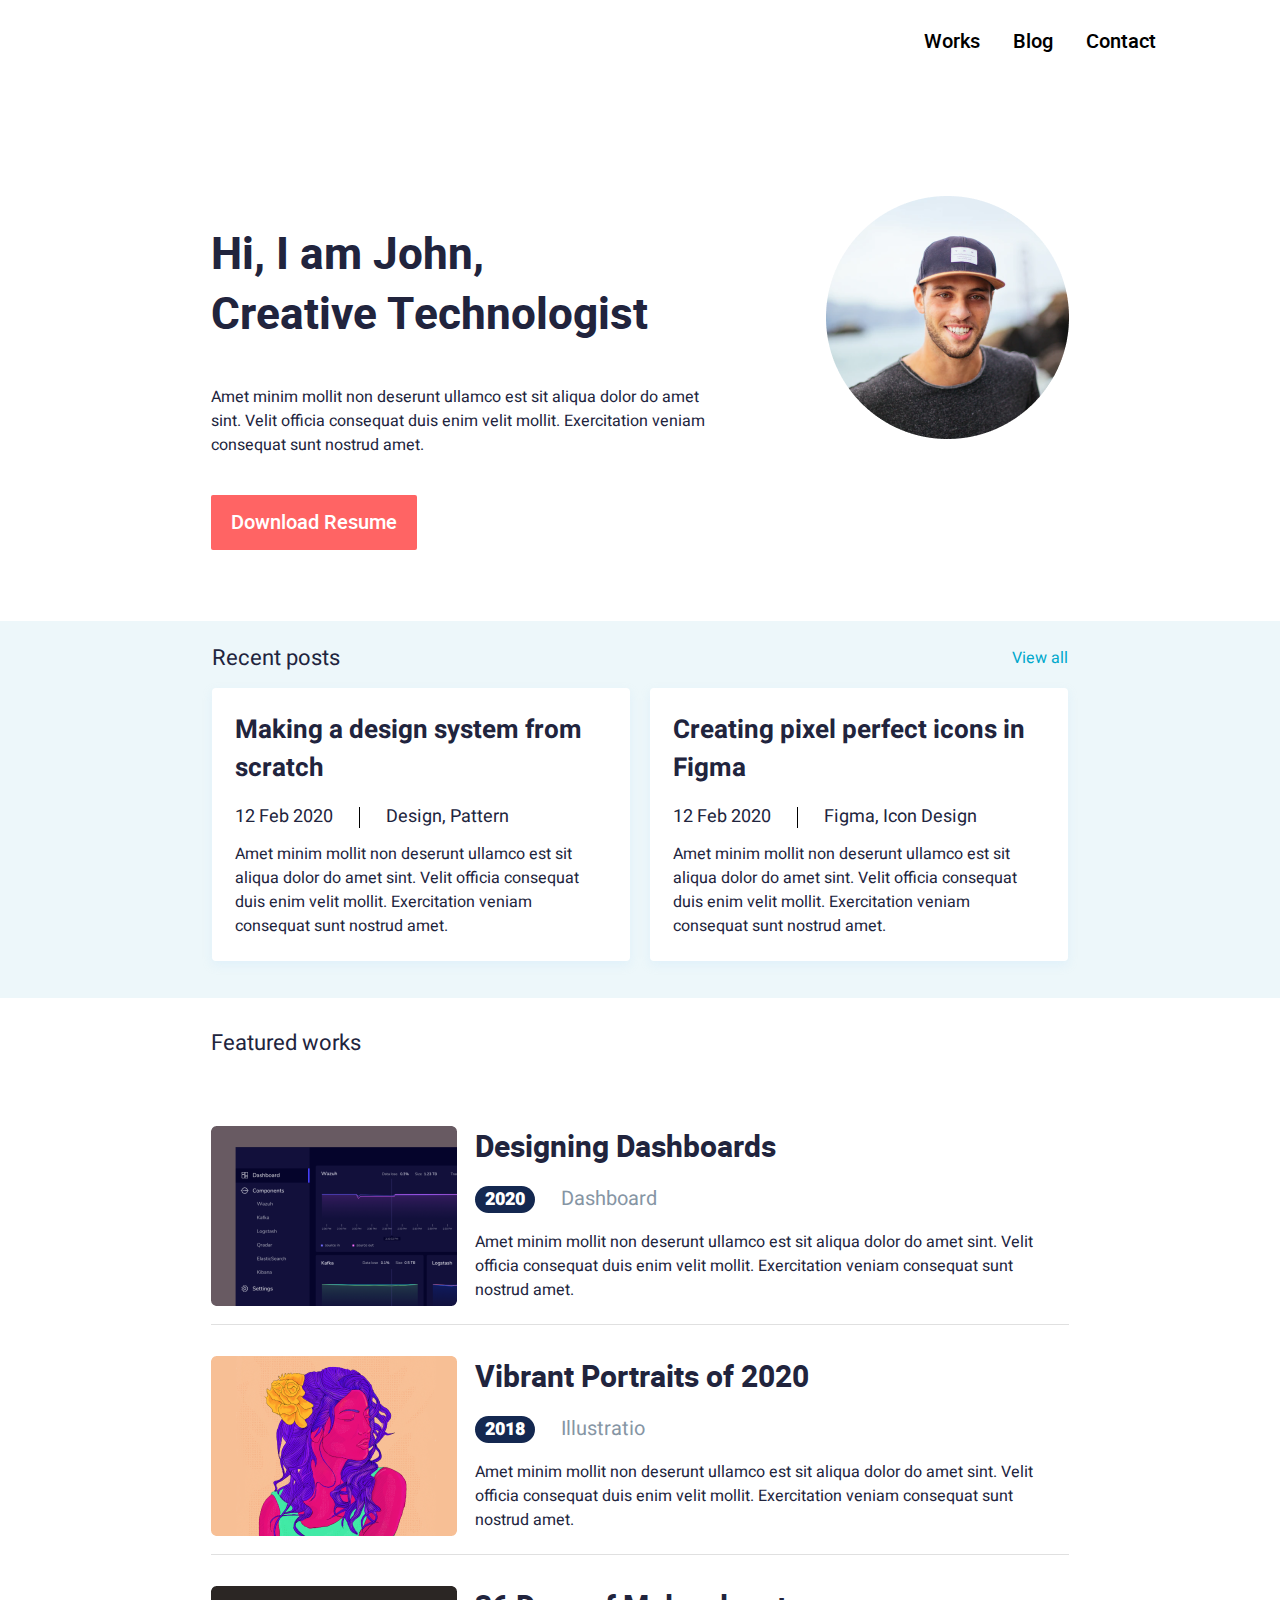
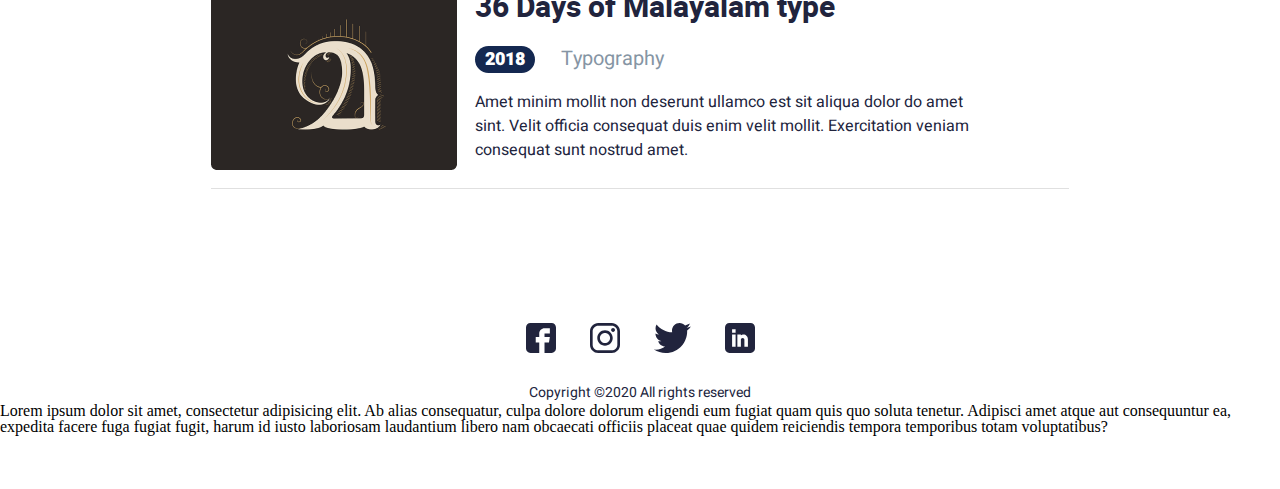
==== commit 71a3dfa2: "DZ Recent posts 3 test upload" ====
--- a/index.html
+++ b/index.html
@@ -211,6 +211,9 @@
     </ul>
     <p class="footer_text">Copyright ©2020 All rights reserved</p>
   </div>
+  <div>
+    <p>Lorem ipsum dolor sit amet, consectetur adipisicing elit. Ab alias consequatur, culpa dolore dolorum eligendi eum fugiat quam quis quo soluta tenetur. Adipisci amet atque aut consequuntur ea, expedita facere fuga fugiat fugit, harum id iusto laboriosam laudantium libero nam obcaecati officiis placeat quae quidem reiciendis tempora temporibus totam voluptatibus?</p>
+  </div>
 </footer>
 </body>
 </html>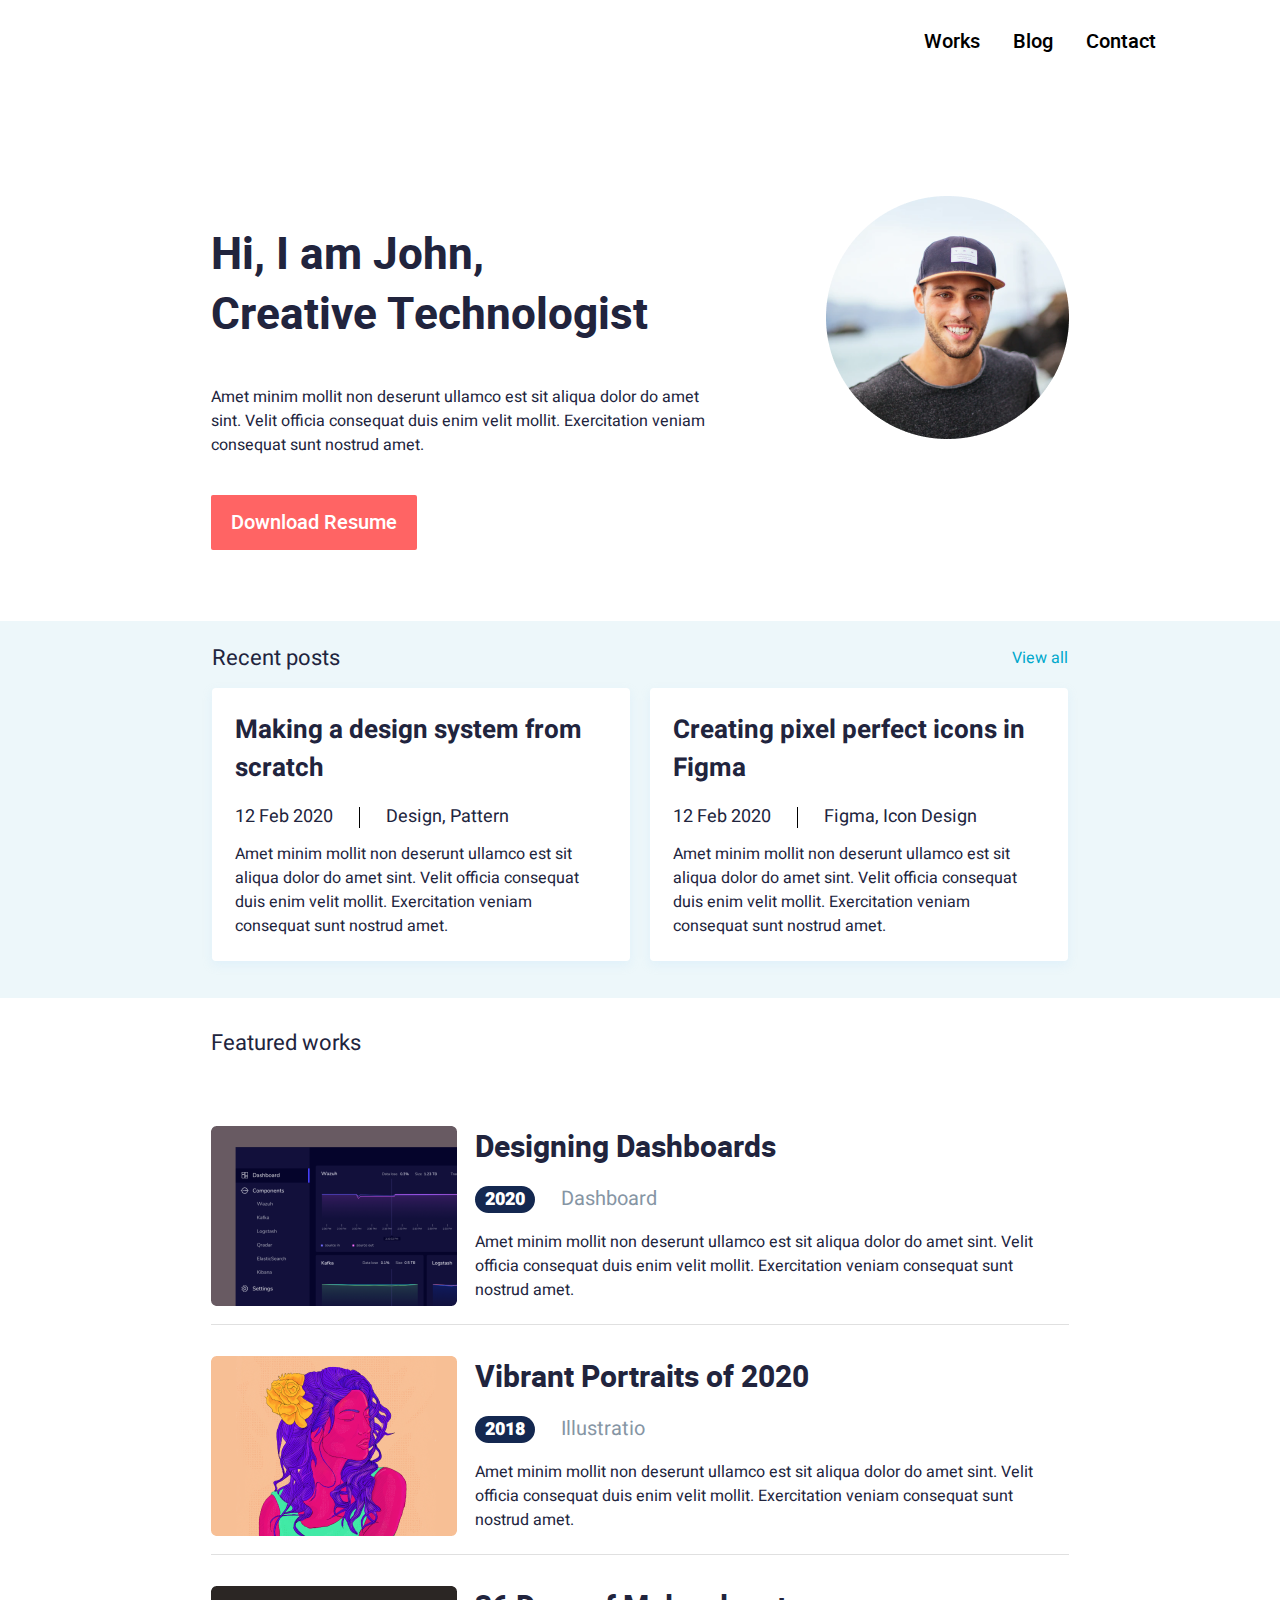
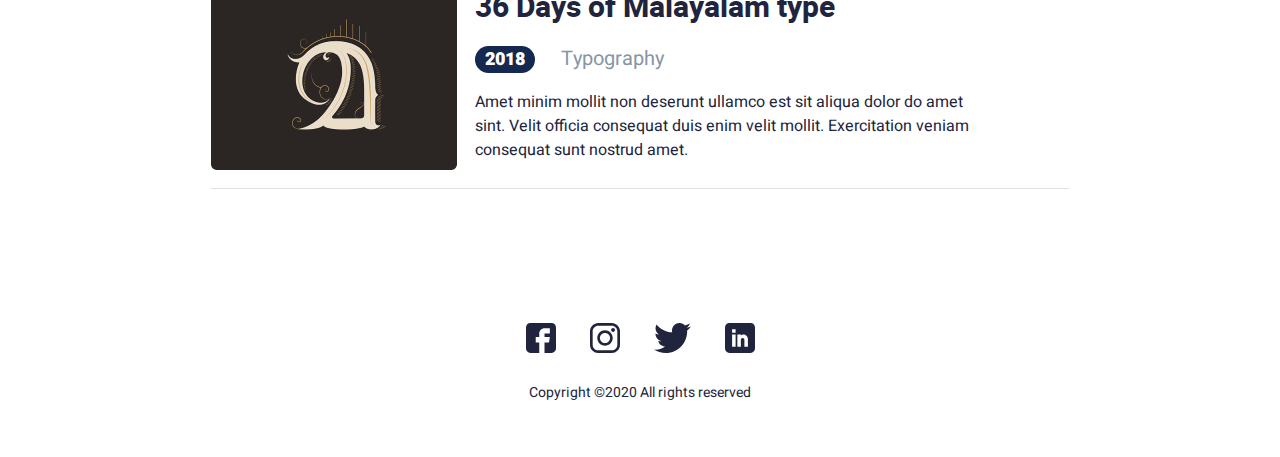
==== commit 5401d2ec: "DZ Recent posts 4 completed" ====
--- a/index.html
+++ b/index.html
@@ -211,9 +211,6 @@
     </ul>
     <p class="footer_text">Copyright ©2020 All rights reserved</p>
   </div>
-  <div>
-    <p>Lorem ipsum dolor sit amet, consectetur adipisicing elit. Ab alias consequatur, culpa dolore dolorum eligendi eum fugiat quam quis quo soluta tenetur. Adipisci amet atque aut consequuntur ea, expedita facere fuga fugiat fugit, harum id iusto laboriosam laudantium libero nam obcaecati officiis placeat quae quidem reiciendis tempora temporibus totam voluptatibus?</p>
-  </div>
 </footer>
 </body>
 </html>